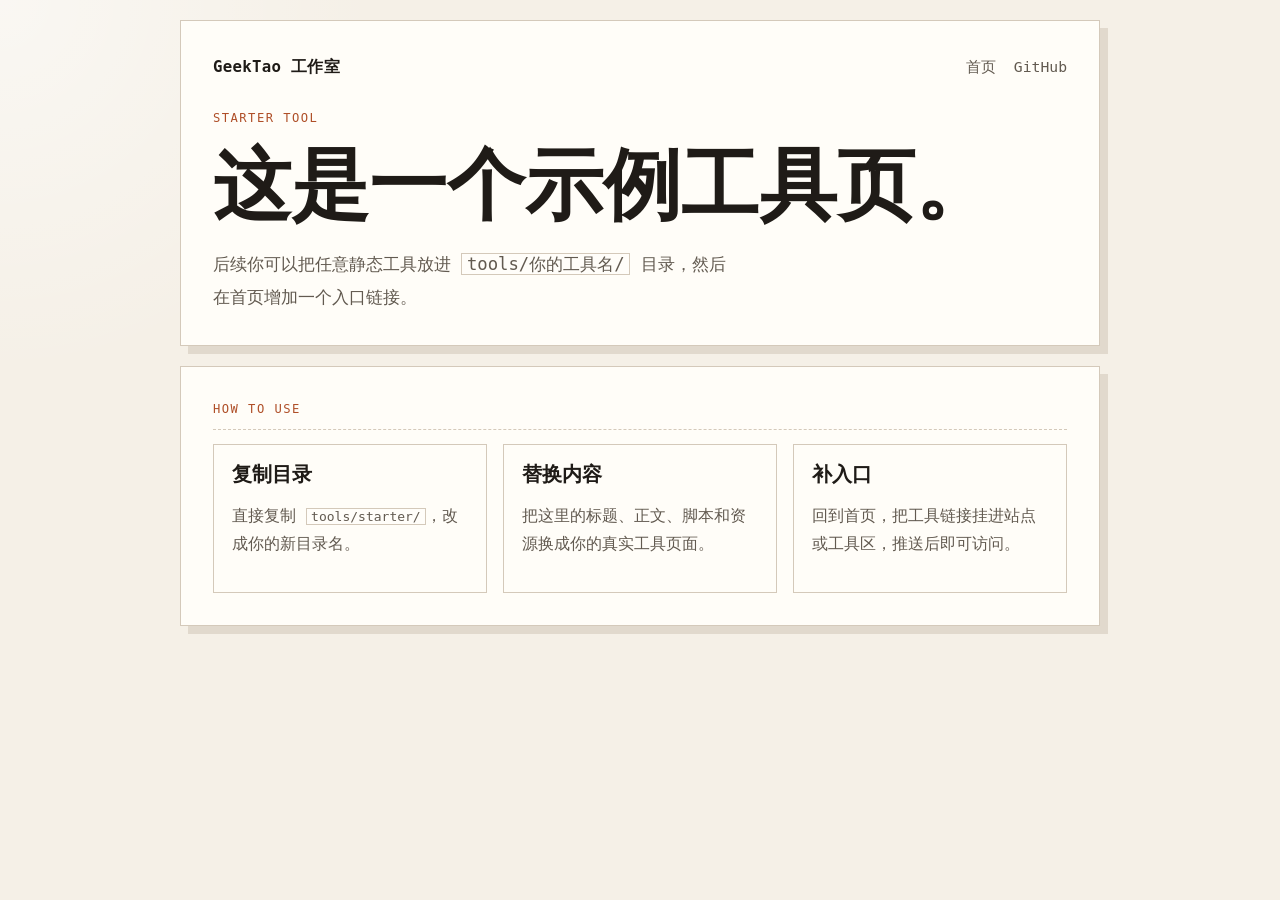
==== tools/starter/index.html @ 5e0d393a "Create GeekTao studio landing page" ====
<!DOCTYPE html>
<html lang="zh-CN">
  <head>
    <meta charset="UTF-8" />
    <meta name="viewport" content="width=device-width, initial-scale=1.0" />
    <title>Starter Tool | GeekTao 工作室</title>
    <link rel="stylesheet" href="../../styles.css" />
  </head>
  <body>
    <main class="page">
      <section class="container">
        <nav class="topbar">
          <a class="brand" href="../../">GeekTao 工作室</a>
          <div class="nav-links">
            <a href="../../">首页</a>
            <a href="https://github.com/geektao1024/geektao.github.io" target="_blank" rel="noreferrer">
              GitHub
            </a>
          </div>
        </nav>

        <p class="micro">Starter Tool</p>
        <h1>这是一个示例工具页。</h1>
        <p class="slogan">
          后续你可以把任意静态工具放进 <code>tools/你的工具名/</code>
          目录，然后在首页增加一个入口链接。
        </p>
      </section>

      <section class="container section">
        <div class="section-title">How To Use</div>
        <div class="philosophy-grid">
          <article class="mini-card">
            <h2>复制目录</h2>
            <p>直接复制 <code>tools/starter/</code>，改成你的新目录名。</p>
          </article>
          <article class="mini-card">
            <h2>替换内容</h2>
            <p>把这里的标题、正文、脚本和资源换成你的真实工具页面。</p>
          </article>
          <article class="mini-card">
            <h2>补入口</h2>
            <p>回到首页，把工具链接挂进站点或工具区，推送后即可访问。</p>
          </article>
        </div>
      </section>
    </main>
  </body>
</html>
---- styles.css ----
:root {
  --bg: #f5f0e7;
  --panel: #fffdf8;
  --text: #1f1b17;
  --muted: #625a50;
  --border: #d4c9ba;
  --accent: #af4f28;
  --accent-soft: rgba(175, 79, 40, 0.08);
  --shadow: 8px 8px 0 rgba(120, 97, 72, 0.16);
}

@media (prefers-color-scheme: dark) {
  :root {
    --bg: #171411;
    --panel: #1e1a16;
    --text: #f0e7da;
    --muted: #b8ab9b;
    --border: #504538;
    --accent: #ff9b67;
    --accent-soft: rgba(255, 155, 103, 0.08);
    --shadow: 8px 8px 0 rgba(0, 0, 0, 0.34);
  }
}

* {
  box-sizing: border-box;
}

html {
  scroll-behavior: smooth;
}

body {
  margin: 0;
  min-height: 100vh;
  padding: 20px;
  color: var(--text);
  font-family: "IBM Plex Mono", monospace;
  line-height: 1.75;
  background:
    radial-gradient(circle at top left, rgba(255, 255, 255, 0.5), transparent 24%),
    linear-gradient(180deg, var(--bg), var(--bg));
}

a {
  color: inherit;
  text-decoration: none;
}

code {
  padding: 0 0.28rem;
  border: 1px solid var(--border);
  background: rgba(255, 255, 255, 0.08);
}

.page {
  width: min(920px, 100%);
  margin: 0 auto;
}

.container {
  margin-bottom: 20px;
  padding: 32px;
  border: 1px solid var(--border);
  background: var(--panel);
  box-shadow: var(--shadow);
}

.topbar {
  display: flex;
  align-items: center;
  justify-content: space-between;
  gap: 16px;
  margin-bottom: 28px;
}

.brand {
  font-size: 0.98rem;
  font-weight: 600;
  letter-spacing: 0.02em;
}

.nav-links {
  display: flex;
  flex-wrap: wrap;
  gap: 10px 18px;
  color: var(--muted);
  font-size: 0.92rem;
}

.nav-links a:hover,
.inline-links a:hover,
.project-card h2 a:hover,
.button-link:hover {
  color: var(--accent);
}

.micro,
.announcement-label,
.section-title,
.badge {
  text-transform: uppercase;
  letter-spacing: 0.12em;
  font-size: 0.76rem;
}

.micro,
.announcement-label,
.section-title {
  color: var(--accent);
}

h1,
h2,
h3 {
  margin: 0;
  font-family: "Noto Serif SC", serif;
  line-height: 1.12;
}

h1 {
  margin-top: 12px;
  font-size: clamp(2.8rem, 7vw, 4.9rem);
}

.slogan {
  max-width: 50ch;
  margin: 18px 0 0;
  color: var(--muted);
  font-size: 1.08rem;
  line-height: 1.9;
}

.announcement {
  background:
    linear-gradient(135deg, var(--accent-soft), transparent 68%),
    var(--panel);
}

.announcement p {
  margin: 12px 0 0;
}

.inline-links,
.cta-row {
  display: flex;
  flex-wrap: wrap;
  gap: 12px 18px;
  margin-top: 18px;
}

.inline-links a {
  text-decoration: underline;
  text-decoration-color: rgba(175, 79, 40, 0.4);
  text-underline-offset: 3px;
}

.section-title {
  margin-bottom: 14px;
  padding-bottom: 8px;
  border-bottom: 1px dashed var(--border);
}

.philosophy-grid {
  display: grid;
  grid-template-columns: repeat(3, minmax(0, 1fr));
  gap: 16px;
}

.mini-card {
  padding: 18px;
  border: 1px solid var(--border);
  background: linear-gradient(180deg, rgba(255, 255, 255, 0.04), transparent);
}

.mini-card h2 {
  font-size: 1.28rem;
  margin-bottom: 10px;
}

.mini-card p,
.project-card p,
.footnote,
.section p {
  color: var(--muted);
}

.project-grid {
  display: grid;
  grid-template-columns: repeat(2, minmax(0, 1fr));
  gap: 16px;
}

.project-card {
  padding: 20px;
  border: 1px solid var(--border);
  background:
    linear-gradient(135deg, rgba(175, 79, 40, 0.04), transparent 58%),
    var(--panel);
}

.project-meta {
  display: flex;
  flex-wrap: wrap;
  gap: 10px;
  margin-bottom: 14px;
}

.badge {
  display: inline-flex;
  align-items: center;
  justify-content: center;
  min-height: 28px;
  padding: 0 10px;
  border: 1px solid rgba(175, 79, 40, 0.24);
  color: var(--accent);
  background: rgba(175, 79, 40, 0.08);
}

.badge-muted {
  color: var(--muted);
  border-color: var(--border);
  background: transparent;
}

.project-card h2 {
  font-size: 1.5rem;
}

.project-card h2 a {
  text-decoration: underline;
  text-decoration-color: rgba(175, 79, 40, 0.34);
  text-underline-offset: 4px;
}

.project-card p {
  margin-bottom: 0;
}

.button-link {
  display: inline-flex;
  align-items: center;
  justify-content: center;
  min-height: 44px;
  padding: 0 16px;
  border: 1px solid rgba(175, 79, 40, 0.28);
  color: var(--accent);
  background: rgba(175, 79, 40, 0.06);
}

.button-link-muted {
  color: var(--muted);
  border-color: var(--border);
  background: transparent;
}

.footnote {
  margin-top: 18px;
  font-size: 0.92rem;
}

@media (max-width: 760px) {
  body {
    padding: 14px;
  }

  .container {
    padding: 22px;
  }

  .topbar,
  .philosophy-grid,
  .project-grid {
    grid-template-columns: 1fr;
    flex-direction: column;
    align-items: flex-start;
  }

  .topbar {
    display: flex;
  }

  .nav-links {
    gap: 8px 14px;
  }
}
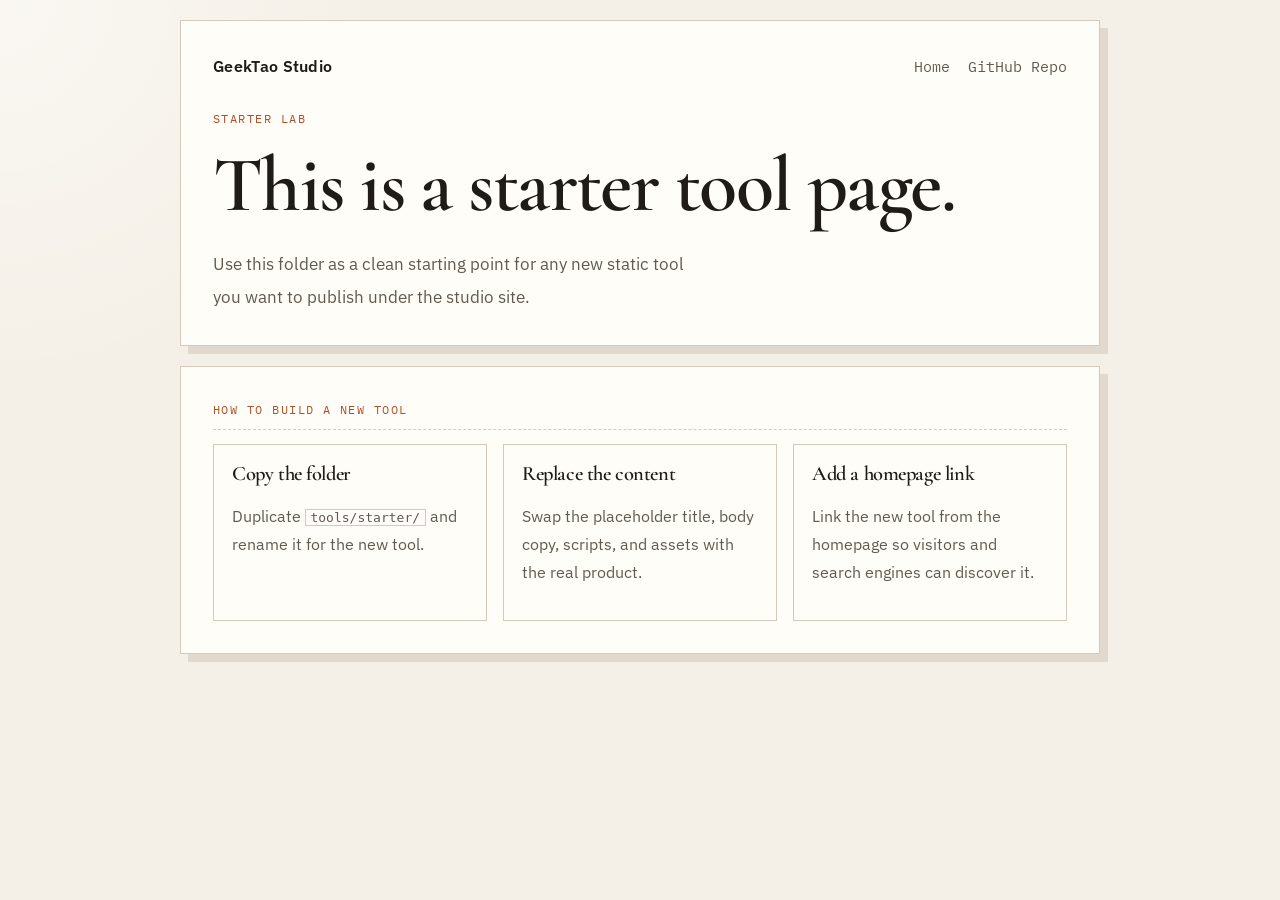
==== commit 3f0b0bfb: "Convert studio pages to English" ====
--- a/tools/starter/index.html
+++ b/tools/starter/index.html
@@ -1,46 +1,57 @@
 <!DOCTYPE html>
-<html lang="zh-CN">
+<html lang="en">
   <head>
     <meta charset="UTF-8" />
     <meta name="viewport" content="width=device-width, initial-scale=1.0" />
-    <title>Starter Tool | GeekTao 工作室</title>
+    <title>Starter Lab | GeekTao Studio</title>
+    <link rel="preconnect" href="https://fonts.googleapis.com" />
+    <link rel="preconnect" href="https://fonts.gstatic.com" crossorigin />
+    <link
+      href="https://fonts.googleapis.com/css2?family=Cormorant+Garamond:wght@500;600;700&family=IBM+Plex+Mono:wght@400;500;600&family=IBM+Plex+Sans:wght@400;500;600&display=swap"
+      rel="stylesheet"
+    />
     <link rel="stylesheet" href="../../styles.css" />
   </head>
   <body>
     <main class="page">
       <section class="container">
-        <nav class="topbar">
-          <a class="brand" href="../../">GeekTao 工作室</a>
+        <nav class="topbar" aria-label="Secondary">
+          <a class="brand" href="../../">GeekTao Studio</a>
           <div class="nav-links">
-            <a href="../../">首页</a>
-            <a href="https://github.com/geektao1024/geektao.github.io" target="_blank" rel="noreferrer">
-              GitHub
+            <a href="../../">Home</a>
+            <a
+              href="https://github.com/geektao1024/geektao1024.github.io"
+              target="_blank"
+              rel="noreferrer"
+              aria-label="Open the GeekTao Studio repository on GitHub"
+            >
+              GitHub Repo
             </a>
           </div>
         </nav>
 
-        <p class="micro">Starter Tool</p>
-        <h1>这是一个示例工具页。</h1>
+        <p class="micro">Starter Lab</p>
+        <h1>This is a starter tool page.</h1>
         <p class="slogan">
-          后续你可以把任意静态工具放进 <code>tools/你的工具名/</code>
-          目录，然后在首页增加一个入口链接。
+          Use this folder as a clean starting point for any new static tool you
+          want to publish under the studio site.
         </p>
       </section>
 
       <section class="container section">
-        <div class="section-title">How To Use</div>
+        <div class="section-title">How to Build a New Tool</div>
         <div class="philosophy-grid">
           <article class="mini-card">
-            <h2>复制目录</h2>
-            <p>直接复制 <code>tools/starter/</code>，改成你的新目录名。</p>
+            <h2>Copy the folder</h2>
+            <p>Duplicate <code>tools/starter/</code> and rename it for the new tool.</p>
           </article>
           <article class="mini-card">
-            <h2>替换内容</h2>
-            <p>把这里的标题、正文、脚本和资源换成你的真实工具页面。</p>
+            <h2>Replace the content</h2>
+            <p>Swap the placeholder title, body copy, scripts, and assets with the real product.</p>
           </article>
           <article class="mini-card">
-            <h2>补入口</h2>
-            <p>回到首页，把工具链接挂进站点或工具区，推送后即可访问。</p>
+            <h2>Add a homepage link</h2>
+            <p>Link the new tool from the homepage so visitors and search engines can discover it.</p>
           </article>
         </div>
       </section>
--- a/styles.css
+++ b/styles.css
@@ -35,7 +35,7 @@
   min-height: 100vh;
   padding: 20px;
   color: var(--text);
-  font-family: "IBM Plex Mono", monospace;
+  font-family: "IBM Plex Sans", sans-serif;
   line-height: 1.75;
   background:
     radial-gradient(circle at top left, rgba(255, 255, 255, 0.5), transparent 24%),
@@ -86,6 +86,7 @@
   gap: 10px 18px;
   color: var(--muted);
   font-size: 0.92rem;
+  font-family: "IBM Plex Mono", monospace;
 }
 
 .nav-links a:hover,
@@ -102,6 +103,7 @@
   text-transform: uppercase;
   letter-spacing: 0.12em;
   font-size: 0.76rem;
+  font-family: "IBM Plex Mono", monospace;
 }
 
 .micro,
@@ -114,7 +116,9 @@
 h2,
 h3 {
   margin: 0;
-  font-family: "Noto Serif SC", serif;
+  font-family: "Cormorant Garamond", serif;
+  font-weight: 600;
+  letter-spacing: -0.02em;
   line-height: 1.12;
 }
 
@@ -233,6 +237,14 @@
   text-underline-offset: 4px;
 }
 
+.project-url {
+  margin: 10px 0 6px;
+  color: var(--accent);
+  font-size: 0.82rem;
+  letter-spacing: 0.04em;
+  font-family: "IBM Plex Mono", monospace;
+}
+
 .project-card p {
   margin-bottom: 0;
 }
@@ -284,4 +296,3 @@
     gap: 8px 14px;
   }
 }
-
